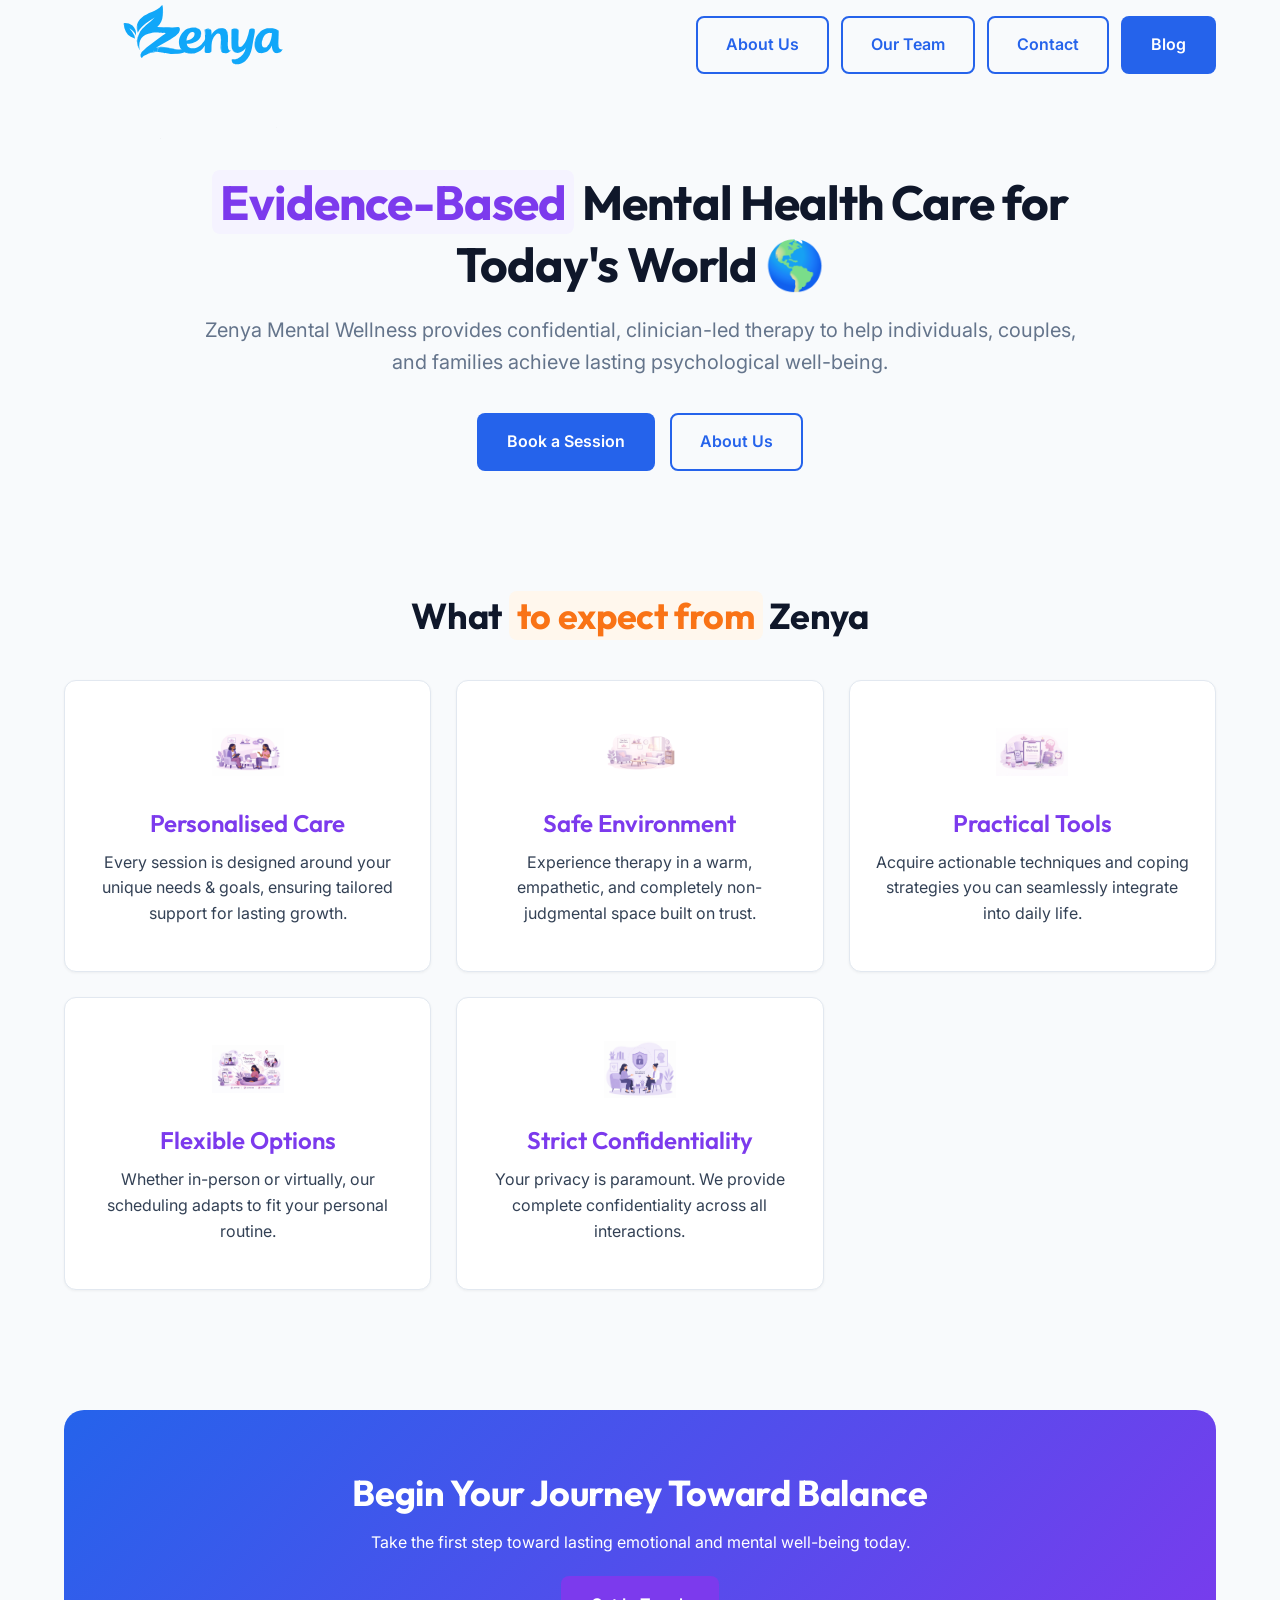
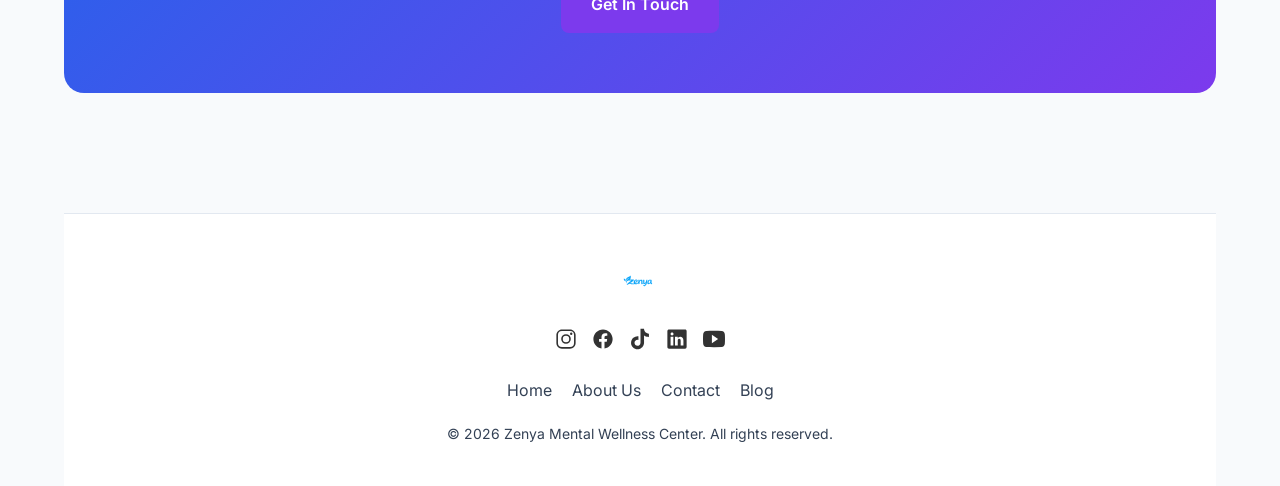
==== index.html @ 4f2bc995 "initial commit" ====
<!DOCTYPE html>
<html lang="en">
<head>
    <meta charset="UTF-8">
    <meta name="viewport" content="width=device-width, initial-scale=1.0">
    <title>Zenya Mental Wellness | Evidence-Based Care</title>
    <link rel="icon" href="Zenya-Images/new-favicon.svg" type="image/svg">
    <link rel="stylesheet" href="zenya.css">
</head>
<body>

    <div class="container">
        <!-- Header Nav -->
        <header>
            <nav class="navbar">
    <a href="index.html">
        <img class="logo-md" src="Zenya-Images/Zenya-logo-newest.svg" alt="Zenya Logo">
    </a>

    <button class="hamburger" id="hamburger" aria-label="Toggle Navigation">
        <span></span>
        <span></span>
        <span></span>
    </button>

    <ul class="nav-btn-container" id="navMenu">
        <li><a class="btn btn-primary-outline" href="about-zenya.html">About Us</a></li>
        <li><a class="btn btn-primary-outline" href="our-team.html">Our Team</a></li>
        <li><a class="btn btn-primary-outline" href="contact-zenya.html">Contact</a></li>
        <li><a class="btn btn-primary" href="zenya-blog.html">Blog</a></li>
    </ul>
</nav>
        </header>

        <!-- Hero Section -->
        <main>
            <section class="hero-section">
                <h1 id="hero-heading">
                    <span class="highlight highlight-secondary">Evidence-Based</span> Mental Health Care for Today's World 🌎
                </h1>
                <p id="hero-paragraph">
                    Zenya Mental Wellness provides confidential, clinician-led therapy to help individuals, couples, and families achieve lasting psychological well-being.
                </p>
                <div class="hero-links">
                    <a class="btn btn-primary" href="contact-zenya.html">Book a Session</a>
                    <a class="btn btn-primary-outline" href="About-zenya.html">About Us</a>
                </div>
            </section>

            <!-- Expect Section -->
            <section class="expect-section">
                <h2 class="expect-main-heading">
                    What <span class="highlight highlight-tertiary">to expect from</span> Zenya
                </h2>

                <div class="expect-grid">
                    <article class="expect-card">
                        <img class="expect-img" src="Zenya-Images/personalised-therapy.png" alt="Personalised therapy">
                        <h3 class="expect-heading">Personalised Care</h3>
                        <p>Every session is designed around your unique needs & goals, ensuring tailored support for lasting growth.</p>
                    </article>

                    <article class="expect-card">
                        <img class="expect-img" src="Zenya-Images/safe&welcoming.png" alt="Safe space">
                        <h3 class="expect-heading">Safe Environment</h3>
                        <p>Experience therapy in a warm, empathetic, and completely non-judgmental space built on trust.</p>
                    </article>

                    <article class="expect-card">
                        <img class="expect-img" src="Zenya-Images/tools.png" alt="Practical tools">
                        <h3 class="expect-heading">Practical Tools</h3>
                        <p>Acquire actionable techniques and coping strategies you can seamlessly integrate into daily life.</p>
                    </article>

                    <article class="expect-card">
                        <img class="expect-img" src="Zenya-Images/flexible.png" alt="Flexible options">
                        <h3 class="expect-heading">Flexible Options</h3>
                        <p>Whether in-person or virtually, our scheduling adapts to fit your personal routine.</p>
                    </article>

                    <article class="expect-card">
                        <img class="expect-img" src="Zenya-Images/privacy.png" alt="Privacy">
                        <h3 class="expect-heading">Strict Confidentiality</h3>
                        <p>Your privacy is paramount. We provide complete confidentiality across all interactions.</p>
                    </article>
                </div>
            </section>

            <!-- CTA -->
            <section class="cta-section">
                <div class="cta-card">
                    <h2>Begin Your Journey Toward Balance</h2>
                    <p style="margin-bottom: 2rem;">Take the first step toward lasting emotional and mental well-being today.</p>
                    <a href="contact-zenya.html" class="btn btn-secondary">Get In Touch</a>
                </div>
            </section>
        </main>

        <!-- Footer -->
        <footer class="footer">
            <a href="index.html"><img class="logo-sm" src="Zenya-Images/Zenya-logo-newest.svg" alt="Zenya logo"></a>
            <div class="social-icons-container">
                <a href="https://www.instagram.com"><img class="social-icons" src="Zenya-Images/instagram.svg" alt="Instagram"></a>
                <a href="https://www.facebook.com"><img class="social-icons" src="Zenya-Images/facebook.svg" alt="Facebook"></a>
                <a href="https://www.tiktok.com"><img class="social-icons" src="Zenya-Images/tiktok.svg" alt="TikTok"></a>
                <a href="https://www.linkedin.com"><img class="social-icons" src="Zenya-Images/linkedin.svg" alt="LinkedIn"></a>
                <a href="https://www.youtube.com"><img class="social-icons" src="Zenya-Images/youtube.svg" alt="YouTube"></a>
            </div>
            <div class="footer-links-container">
                <a href="index.html">Home</a>
                <a href="About-zenya.html">About Us</a>
                <a href="contact-zenya.html">Contact</a>
                <a href="zenya-blog.html">Blog</a>
            </div>
            <p style="font-size: 1.4rem;">&copy; 2026 Zenya Mental Wellness Center. All rights reserved.</p>
        </footer>
    </div>

    <script src="zenya.js"></script>
</body>
</html>
---- zenya.css ----
/* =====================================================
   ZENYA MENTAL WELLNESS - MODERN STYLESHEET
===================================================== */

@import url('https://fonts.googleapis.com/css2?family=Inter:wght@300;400;500;600;700&family=Outfit:wght@400;500;600;700&display=swap');

:root {
  /* Colors */
  --primary: #2563eb;
  --primary-hover: #1d4ed8;
  --primary-light: #eff6ff;
  
  --secondary: #7c3aed;
  --secondary-hover: #6d28d9;
  --secondary-light: #f5f3ff;

  --accent: #f97316;
  --accent-light: #fff7ed;

  --neutral-dark: #0f172a;
  --neutral-body: #334155;
  --neutral-muted: #64748b;
  --neutral-light: #f8fafc;
  --neutral-border: #e2e8f0;
  --white: #ffffff;

  /* Typography */
  --font-heading: 'Outfit', sans-serif;
  --font-body: 'Inter', sans-serif;

  /* Elevation & Borders */
  --radius-sm: 8px;
  --radius-md: 12px;
  --radius-lg: 20px;
  --shadow-sm: 0 1px 3px rgba(0, 0, 0, 0.05);
  --shadow-md: 0 4px 12px rgba(0, 0, 0, 0.05), 0 1px 3px rgba(0, 0, 0, 0.08);
  --shadow-lg: 0 12px 24px -4px rgba(0, 0, 0, 0.08), 0 4px 6px -2px rgba(0, 0, 0, 0.03);

  --transition: all 0.3s cubic-bezier(0.4, 0, 0.2, 1);
}

/* Reset */
*, *::before, *::after {
  margin: 0;
  padding: 0;
  box-sizing: border-box;
}

html {
  font-size: 62.5%;
  scroll-behavior: smooth;
}

body {
  font-family: var(--font-body);
  font-size: 1.6rem;
  color: var(--neutral-body);
  line-height: 1.6;
  background-color: var(--neutral-light);
}

.container {
  max-width: 1200px;
  width: 90%;
  margin: 0 auto;
}

/* Typography */
h1, h2, h3, h4 {
  font-family: var(--font-heading);
  color: var(--neutral-dark);
  line-height: 1.25;
}

h1 { font-size: 4.8rem; font-weight: 700; letter-spacing: -0.02em; }
h2 { font-size: 3.6rem; font-weight: 700; letter-spacing: -0.01em; }
h3 { font-size: 2.4rem; font-weight: 600; }
h4 { font-size: 2.0rem; font-weight: 600; }

p { margin-bottom: 1rem; }

a { text-decoration: none; color: inherit; transition: var(--transition); }
ul { list-style: none; }

/* Dynamic Highlights */
.highlight {
  display: inline-block;
  padding: 0.2rem 0.8rem;
  border-radius: var(--radius-sm);
}
.highlight-primary { background-color: var(--primary-light); color: var(--primary); }
.highlight-secondary { background-color: var(--secondary-light); color: var(--secondary); }
.highlight-tertiary { background-color: var(--accent-light); color: var(--accent); }

/* Buttons */
.btn {
  display: inline-flex;
  align-items: center;
  justify-content: center;
  padding: 1.4rem 2.8rem;
  font-size: 1.6rem;
  font-weight: 600;
  border-radius: var(--radius-sm);
  cursor: pointer;
  transition: var(--transition);
  border: 2px solid transparent;
}

.btn-primary {
  background-color: var(--primary);
  color: var(--white);
}
.btn-primary:hover {
  background-color: var(--primary-hover);
  transform: translateY(-2px);
  box-shadow: var(--shadow-md);
}

.btn-secondary {
  background-color: var(--secondary);
  color: var(--white);
}
.btn-secondary:hover {
  background-color: var(--secondary-hover);
  transform: translateY(-2px);
  box-shadow: var(--shadow-md);
}

.btn-primary-outline {
  border-color: var(--primary);
  color: var(--primary);
  background-color: transparent;
}
.btn-primary-outline:hover {
  background-color: var(--primary);
  color: var(--white);
}

/* Header & Navbar */

/* =====================================================
   HEADER & NAVBAR (FIXED & RESPONSIVE)
===================================================== */
.navbar {
  display: flex;
  align-items: center;
  justify-content: space-between;
  height: 90px;
  padding: 1rem 0;
}

.logo-md { 
  height: 200px; 
  width: auto; 
  margin-left: 0;
}

.logo-sm { 
  height: 36px; 
  width: auto; 
}

.nav-btn-container {
  display: flex;
  align-items: center;
  gap: 1.2rem;
  list-style: none;
  margin: 0;
  padding: 0;
}

.nav-btn-container li {
  list-style: none;
}

/* Mobile Hamburger Toggle */
.hamburger {
  display: none;
  flex-direction: column;
  gap: 5px;
  background: transparent;
  border: none;
  cursor: pointer;
  z-index: 1000;
}

.hamburger span {
  width: 25px;
  height: 3px;
  background-color: var(--neutral-dark);
  border-radius: 2px;
  transition: var(--transition);
}

/* Mobile & Tablet Drawer */
@media (max-width: 900px) {
  .hamburger { 
    display: flex; 
  }

  .nav-btn-container {
    position: fixed;
    top: 90px;
    left: 0;
    width: 100%;
    background-color: var(--white);
    flex-direction: column;
    padding: 3rem 2rem;
    box-shadow: var(--shadow-md);
    transform: translateY(-150%);
    transition: var(--transition);
    z-index: 999;
  }

  .nav-btn-container.active { 
    transform: translateY(0); 
  }

  .nav-btn-container li,
  .nav-btn-container a {
    width: 100%;
    text-align: center;
  }
}
/* Hero Section */
.hero-section {
  padding: 8rem 0 6rem;
  text-align: center;
  max-width: 900px;
  margin: 0 auto;
}

#hero-heading { margin-bottom: 2rem; }
#hero-paragraph {
  font-size: 2rem;
  color: var(--neutral-muted);
  margin-bottom: 3.5rem;
}
.hero-links {
  display: flex;
  justify-content: center;
  gap: 1.5rem;
}

/* What to Expect / Services Section */
.expect-section { padding: 6rem 0; }
.expect-main-heading { text-align: center; margin-bottom: 4rem; }

.expect-grid {
  display: grid;
  grid-template-columns: repeat(auto-fit, minmax(320px, 1fr));
  gap: 2.5rem;
}

.expect-card {
  background: var(--white);
  padding: 3.5rem 2.5rem;
  border-radius: var(--radius-md);
  box-shadow: var(--shadow-sm);
  border: 1px solid var(--neutral-border);
  transition: var(--transition);
  display: flex;
  flex-direction: column;
  align-items: center;
  text-align: center;
}
.expect-card:hover {
  transform: translateY(-6px);
  box-shadow: var(--shadow-lg);
  border-color: transparent;
}
.expect-img {
  width: 72px;
  height: 72px;
  margin-bottom: 2rem;
  object-fit: contain;
}
.expect-heading { margin-bottom: 1.2rem; color: var(--secondary); }

/* About & Team Sections */
.about-hero { text-align: center; padding: 6rem 0 4rem; }
.about-card, .info-box, .service-card, .value-card, .resource-card {
  background: var(--white);
  border-radius: var(--radius-md);
  padding: 3rem;
  box-shadow: var(--shadow-sm);
  border: 1px solid var(--neutral-border);
  transition: var(--transition);
}

.about-card { border-top: 4px solid var(--secondary); margin-bottom: 3rem; }
.info-box { border-top: 4px solid var(--primary); }
.service-card { border-top: 4px solid var(--accent); }

.about-grid, .services-grid, .resource-grid {
  display: grid;
  grid-template-columns: repeat(2, 1fr);
  gap: 2.5rem;
  margin: 3rem 0;
}

.values-grid {
  display: grid;
  grid-template-columns: repeat(auto-fit, minmax(240px, 1fr));
  gap: 2rem;
}

/* Team Section */
.proprietors-section { padding: 6rem 0; }
.proprietor-card {
  display: flex;
  gap: 4rem;
  background: var(--white);
  border-radius: var(--radius-lg);
  padding: 4rem;
  box-shadow: var(--shadow-md);
  margin-bottom: 4rem;
  align-items: center;
}
.proprietor-card.reverse { flex-direction: row-reverse; }
.proprietor-img img {
  width: 220px;
  height: 220px;
  border-radius: 50%;
  object-fit: cover;
  box-shadow: var(--shadow-md);
}
.qualifications {
  font-weight: 600;
  color: var(--primary);
  margin-bottom: 1rem;
}

/* CTA Card */
.cta-section, .about-cta { padding: 6rem 0; }
.cta-card, .about-cta {
  background: linear-gradient(135deg, var(--primary) 0%, var(--secondary) 100%);
  color: var(--white);
  border-radius: var(--radius-lg);
  padding: 6rem 3rem;
  text-align: center;
}
.cta-card h2, .about-cta h2 { color: var(--white); margin-bottom: 1.5rem; }

/* Contact Page */
.contact-grid {
  display: grid;
  grid-template-columns: repeat(auto-fit, minmax(220px, 1fr));
  gap: 2rem;
  margin-top: 3rem;
}
.contact-grid div {
  background: var(--white);
  padding: 2.5rem;
  border-radius: var(--radius-md);
  border: 1px solid var(--neutral-border);
  text-align: center;
}
.contact-form {
  max-width: 650px;
  margin: 4rem auto 0;
  display: flex;
  flex-direction: column;
  gap: 2rem;
}
.form-group { display: flex; flex-direction: column; gap: 0.8rem; }
.form-group label { font-weight: 600; font-size: 1.4rem; }
.form-group input, .form-group textarea, .form-group select {
  padding: 1.2rem 1.6rem;
  border-radius: var(--radius-sm);
  border: 1px solid var(--neutral-border);
  font-family: inherit;
  font-size: 1.6rem;
}
.form-group input:focus, .form-group textarea:focus, .form-group select:focus {
  outline: none;
  border-color: var(--primary);
  box-shadow: 0 0 0 3px rgba(37, 99, 235, 0.15);
}

/* FAQ Item */
.faq-item {
  background: var(--white);
  padding: 2.5rem;
  border-radius: var(--radius-md);
  border: 1px solid var(--neutral-border);
  margin-bottom: 1.5rem;
}

/* Blog Layout */
.blog-content-wrapper {
  display: grid;
  grid-template-columns: 2fr 1fr;
  gap: 4rem;
  padding: 4rem 0;
}
.blog-post {
  background: var(--white);
  border-radius: var(--radius-md);
  padding: 2.5rem;
  display: flex;
  gap: 2rem;
  margin-bottom: 2.5rem;
  border: 1px solid var(--neutral-border);
}
.blog-post-img { width: 120px; height: 120px; object-fit: cover; border-radius: var(--radius-sm); }
.read-more-btn { color: var(--primary); font-weight: 600; display: inline-block; margin-top: 1rem; }

/* Footer */
footer {
  background: var(--white);
  border-top: 1px solid var(--neutral-border);
  padding: 5rem 0 3rem;
  margin-top: 6rem;
}
.footer {
  display: flex;
  flex-direction: column;
  align-items: center;
  gap: 2rem;
  text-align: center;
}
.social-icons-container { display: flex; gap: 1.5rem; }
.social-icons { width: 22px; height: 22px; transition: var(--transition); opacity: 0.8; }
.social-icons:hover { opacity: 1; transform: translateY(-2px); }
.footer-links-container { display: flex; gap: 2rem; flex-wrap: wrap; }
.footer-links-container a:hover { color: var(--primary); }

/* Mobile Responsiveness */
@media (max-width: 900px) {
  html { font-size: 56.25%; }
  .about-grid, .services-grid, .resource-grid, .blog-content-wrapper { grid-template-columns: 1fr; }
  .proprietor-card, .proprietor-card.reverse { flex-direction: column; text-align: center; padding: 3rem 2rem; }
  .hamburger { display: flex; }
  
  .nav-btn-container {
    position: fixed;
    top: 90px;
    left: 0;
    width: 100%;
    background-color: var(--white);
    flex-direction: column;
    padding: 3rem;
    box-shadow: var(--shadow-md);
    transform: translateY(-150%);
    transition: var(--transition);
  }
  .nav-btn-container.active { transform: translateY(0); }
}
/* =====================================================
   OUR TEAM PAGE STYLES & CARDS
===================================================== */

/* =========================================
   PROPRIETORS / TEAM SECTION (ORIGINAL REVISION)
========================================= */
.proprietors-section {
    max-width: 1200px;
    margin: 0 auto;
    padding: 4.0rem 0rem;
    display: flex;
    flex-direction: column;
    gap: 6.0rem;
}

.proprietor-card {
    display: flex;
    align-items: center;
    gap: 4.0rem;
    flex-wrap: wrap;
    background-color: var(--grey-tint); /* Pebble #f1f3f5 */
    padding: 3.5rem 3.0rem;
    border-radius: 16px;
    box-shadow: 0 6px 15px rgba(0,0,0,0.05);
    transition: transform 0.3s ease, box-shadow 0.3s ease;
}

.proprietor-card:hover {
    transform: translateY(-5px);
    box-shadow: 0 10px 25px rgba(0,0,0,0.1);
}

/* Alternating layout for Dennis */
.proprietor-card.reverse {
    flex-direction: row-reverse;
}

.proprietor-img img {
    width: 100%;
    max-width: 380px;
    border-radius: 12px;
    object-fit: cover;
    border: 3px solid var(--primary-base); /* Sky Blue border accent */
}

.proprietor-text {
    flex: 1;
}

.proprietor-text h2 {
    font-size: 3.2rem;
    font-weight: 700;
    line-height: 1.2;
    color: var(--grey-shade); /* Graphite */
    margin-bottom: 1rem;
}

.proprietor-text p {
    font-size: 1.8rem;
    line-height: 1.6;
    color: var(--grey-base); /* Slate */
}

.proprietor-text h2 span {
    background-color: var(--secondary-base); /* Lavender tag */
    color: var(--white);
    padding: 0.3rem 0.8rem;
    border-radius: 4px;
    font-size: 1.8rem;
    vertical-align: middle;
}

/* Mobile & Tablet Responsive Handling */
@media screen and (max-width: 900px) {
    .proprietor-card,
    .proprietor-card.reverse {
        flex-direction: column;
        text-align: center;
        padding: 3rem 2rem;
    }

    .proprietor-img img {
        max-width: 100%;
    }

    .proprietor-text {
        width: 100%;
    }
}
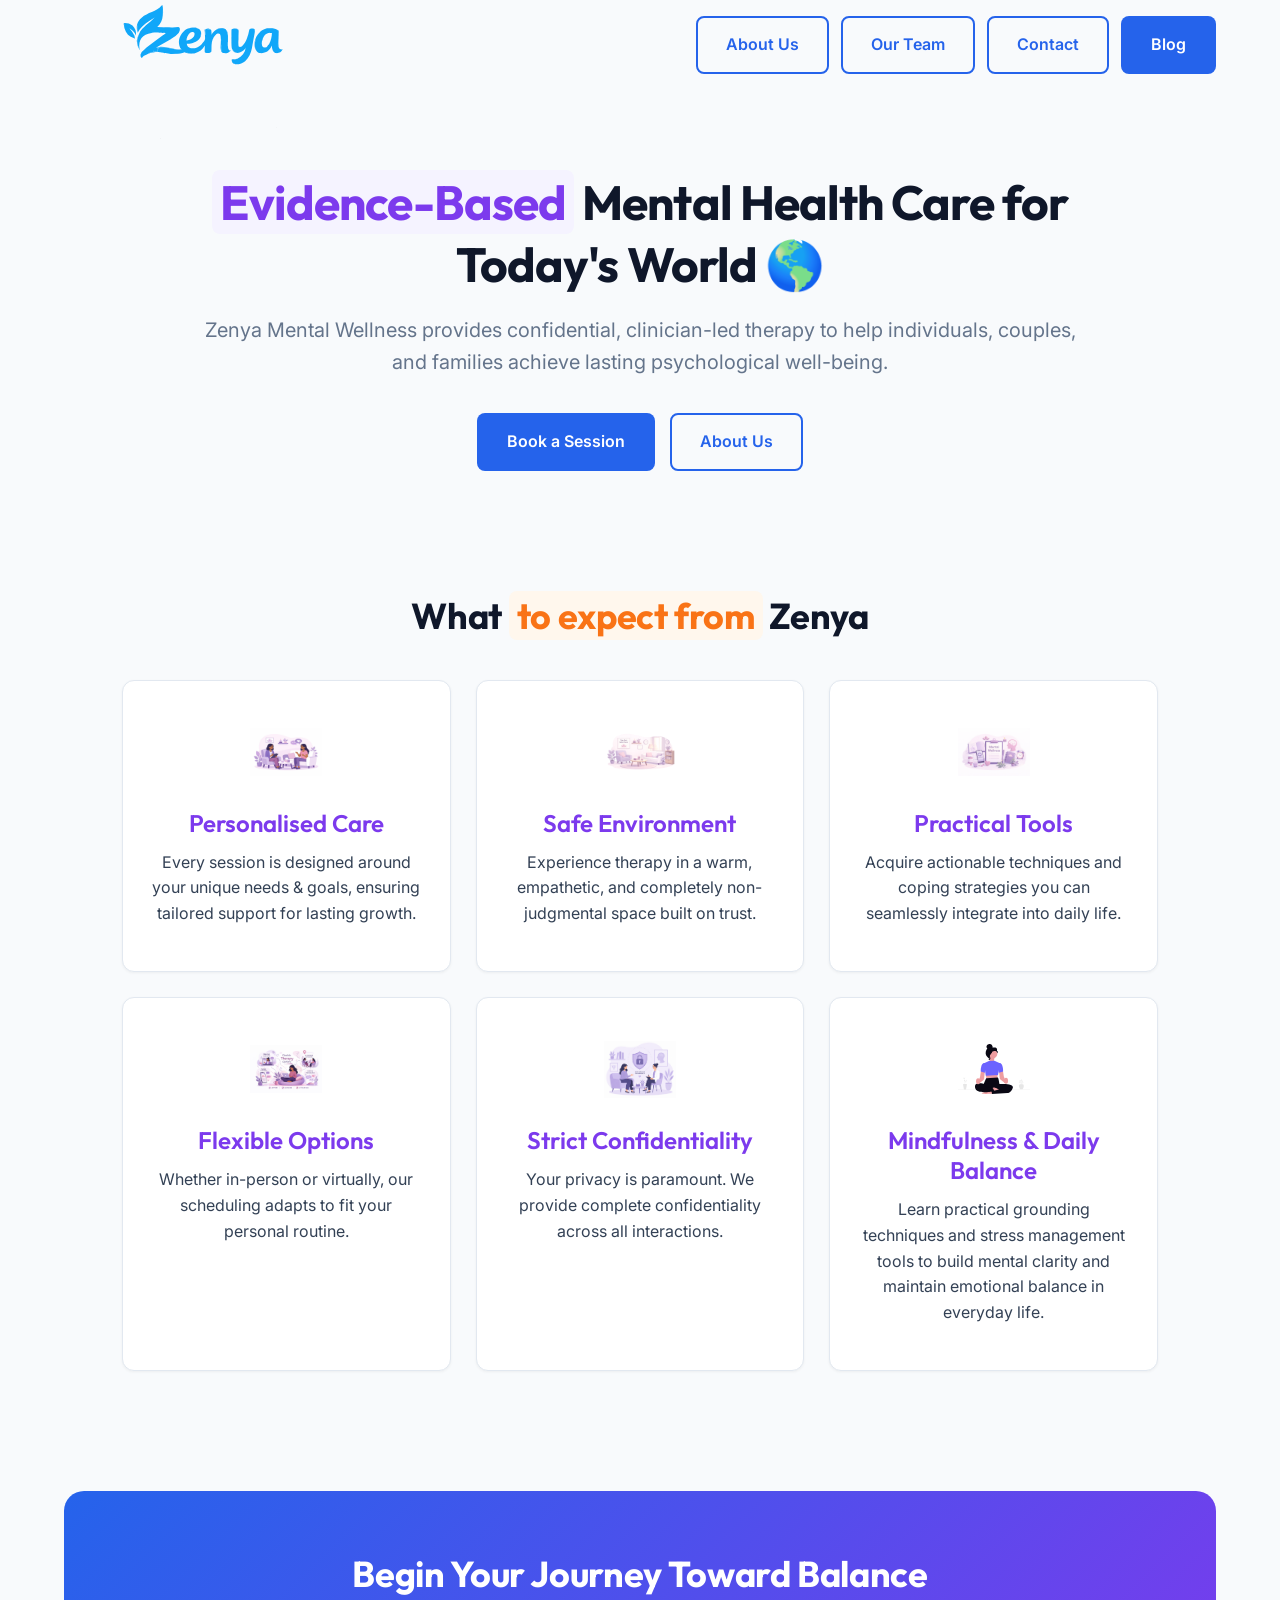
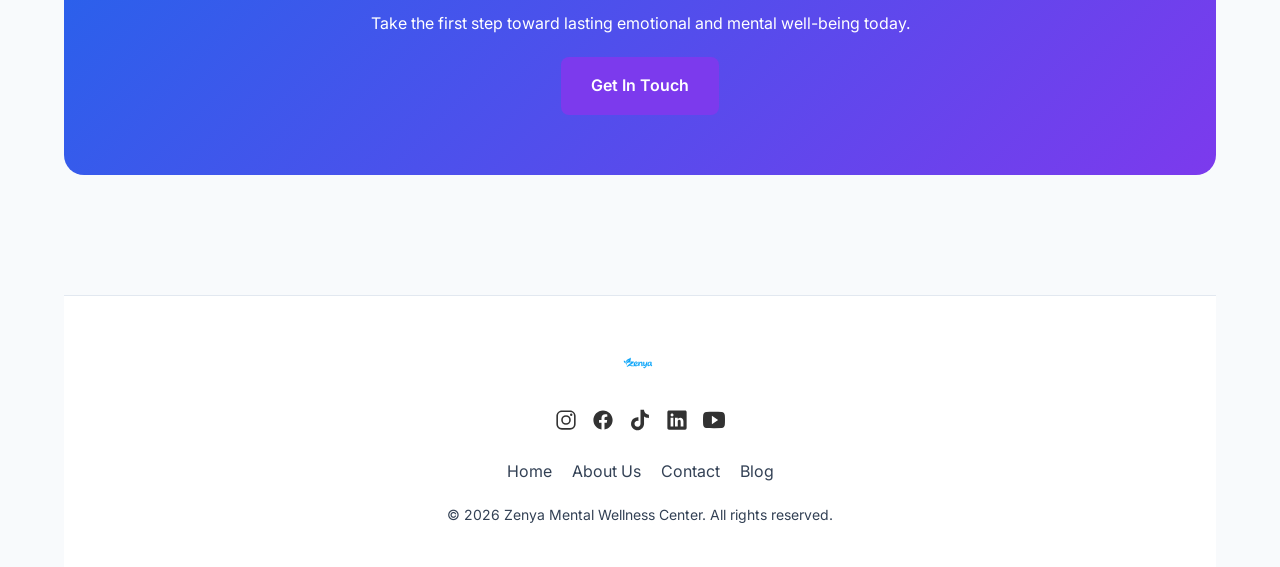
==== commit acff3c6d: "Fixed blog section" ====
--- a/index.html
+++ b/index.html
@@ -83,6 +83,12 @@
                         <h3 class="expect-heading">Strict Confidentiality</h3>
                         <p>Your privacy is paramount. We provide complete confidentiality across all interactions.</p>
                     </article>
+                    
+                    <article class="expect-card">
+                        <img class="expect-img" src="Zenya-Images/Mindfulness.svg" alt="New Feature/Service Icon">
+                        <h3 class="expect-heading"> Mindfulness & Daily Balance </h3>
+                        <p>Learn practical grounding techniques and stress management tools to build mental clarity and maintain emotional balance in everyday life.</p>
+                    </article>
                 </div>
             </section>
 
--- a/zenya.css
+++ b/zenya.css
@@ -247,8 +247,11 @@
 .expect-main-heading { text-align: center; margin-bottom: 4rem; }
 
 .expect-grid {
+  max-width: 1200px;
+  width: 90%;
+  margin: 0 auto;
   display: grid;
-  grid-template-columns: repeat(auto-fit, minmax(320px, 1fr));
+  grid-template-columns: repeat(3, 1fr);
   gap: 2.5rem;
 }
 
@@ -343,7 +346,164 @@
 .cta-card h2, .about-cta h2 { color: var(--white); margin-bottom: 1.5rem; }
 
 /* Contact Page */
+
+/* =========================
+   CONTACT PAGE STYLES
+========================= */
+
+.contact-info-section,
+.contact-form-section,
+.faq-section {
+    max-width: 1000px;
+    margin: 0 auto 8rem;
+}
+
+.contact-header-text {
+    text-align: center;
+    margin-bottom: 4rem;
+}
+
+.contact-header-text h2 {
+    margin-bottom: 1.5rem;
+    color: var(--grey-shade);
+}
+
+.contact-header-text p {
+    max-width: 800px;
+    margin: 0 auto;
+    font-size: 1.8rem;
+    color: var(--grey-base);
+}
+
+/* Contact Info Cards Grid */
 .contact-grid {
+    display: grid;
+    grid-template-columns: repeat(2, 1fr);
+    gap: 2.5rem;
+}
+
+.contact-card {
+    background-color: var(--grey-tint); /* Pebble */
+    padding: 3rem 2.5rem;
+    border-radius: 16px;
+    border-top: 4px solid var(--secondary-base);
+    box-shadow: 0 6px 15px rgba(0, 0, 0, 0.04);
+    transition: transform 0.3s ease, box-shadow 0.3s ease;
+}
+
+.contact-card:hover {
+    transform: translateY(-5px);
+    box-shadow: 0 10px 25px rgba(0, 0, 0, 0.08);
+}
+
+.contact-card h3 {
+    font-size: 2.2rem;
+    color: var(--secondary-shade);
+    margin-bottom: 1rem;
+}
+
+.contact-card p {
+    font-size: 1.8rem;
+    color: var(--grey-base);
+    line-height: 1.5;
+}
+
+/* Contact Form Section */
+.contact-form-section {
+    background-color: var(--white);
+    padding: 4rem;
+    border-radius: 20px;
+    box-shadow: 0 10px 30px rgba(0, 0, 0, 0.06);
+    border: 1px solid #e9ecef;
+}
+
+.contact-form-section h2 {
+    text-align: center;
+    margin-bottom: 3rem;
+    color: var(--grey-shade);
+}
+
+.contact-form {
+    display: flex;
+    flex-direction: column;
+    gap: 2rem;
+}
+
+.form-group {
+    display: flex;
+    flex-direction: column;
+    gap: 0.8rem;
+}
+
+.form-group label {
+    font-size: 1.6rem;
+    font-weight: 700;
+    color: var(--grey-shade);
+}
+
+.form-group input,
+.form-group select,
+.form-group textarea {
+    padding: 1.4rem 1.8rem;
+    border-radius: 10px;
+    border: 1px solid #ced4da;
+    font-size: 1.6rem;
+    font-family: inherit;
+    background-color: #fafafa;
+    transition: all 0.3s ease;
+}
+
+.form-group input:focus,
+.form-group select:focus,
+.form-group textarea:focus {
+    outline: none;
+    border-color: var(--primary-base);
+    background-color: var(--white);
+    box-shadow: 0 0 0 4px rgba(51, 154, 240, 0.15);
+}
+
+/* FAQ Section */
+.faq-section h2 {
+    text-align: center;
+    margin-bottom: 3.5rem;
+    color: var(--grey-shade);
+}
+
+.faq-grid {
+    display: flex;
+    flex-direction: column;
+    gap: 2rem;
+}
+
+.faq-item {
+    background-color: var(--grey-tint);
+    padding: 2.5rem 3rem;
+    border-radius: 14px;
+    border-left: 5px solid var(--primary-base);
+}
+
+.faq-item h3 {
+    font-size: 2rem;
+    color: var(--grey-shade);
+    margin-bottom: 0.8rem;
+}
+
+.faq-item p {
+    font-size: 1.7rem;
+    color: var(--grey-base);
+}
+
+/* Responsive Breakpoints for Contact */
+@media screen and (max-width: 768px) {
+    .contact-grid {
+        grid-template-columns: 1fr;
+    }
+
+    .contact-form-section {
+        padding: 2.5rem 1.8rem;
+    }
+}
+/* .contact-grid {
   display: grid;
   grid-template-columns: repeat(auto-fit, minmax(220px, 1fr));
   gap: 2rem;
@@ -379,33 +539,202 @@
 }
 
 /* FAQ Item */
-.faq-item {
-  background: var(--white);
+/* .faq-item { */
+  /* background: var(--white);
   padding: 2.5rem;
   border-radius: var(--radius-md);
-  border: 1px solid var(--neutral-border);
-  margin-bottom: 1.5rem;
-}
+  border: 1px solid var(--neutral-border); */
+  /* margin-bottom: 1.5rem; 
+} */
 
 /* Blog Layout */
-.blog-content-wrapper {
-  display: grid;
-  grid-template-columns: 2fr 1fr;
-  gap: 4rem;
-  padding: 4rem 0;
-}
-.blog-post {
-  background: var(--white);
-  border-radius: var(--radius-md);
-  padding: 2.5rem;
-  display: flex;
-  gap: 2rem;
-  margin-bottom: 2.5rem;
-  border: 1px solid var(--neutral-border);
-}
-.blog-post-img { width: 120px; height: 120px; object-fit: cover; border-radius: var(--radius-sm); }
-.read-more-btn { color: var(--primary); font-weight: 600; display: inline-block; margin-top: 1rem; }
-
+
+/* ==========================================
+   ZENYA BLOG LAYOUT & RESPONSIVE STYLES
+========================================== */
+
+/* Main Grid Layout */
+.blog-layout {
+    display: grid;
+    grid-template-columns: 2fr 1fr;
+    gap: 3rem;
+    margin: 4rem 0;
+    width: 100%;
+}
+
+/* Articles Column */
+.blog-articles {
+    display: flex;
+    flex-direction: column;
+    gap: 3rem;
+    min-width: 0;
+}
+
+/* Article Card */
+.blog-card {
+    background: var(--white, #ffffff);
+    border-radius: var(--radius-md, 12px);
+    border: 1px solid var(--neutral-border, #e2e8f0);
+    overflow: hidden;
+    display: flex;
+    flex-direction: column;
+}
+
+/* Image Container & Overflow Fix */
+.blog-card-img {
+    width: 100%;
+    height: 260px;
+    overflow: hidden;
+    background-color: var(--pebble-bg, #f4f4f5);
+}
+
+.blog-card-img img {
+    width: 100%;
+    height: 100%;
+    object-fit: cover;
+    display: block;
+    transition: transform 0.3s ease;
+}
+
+.blog-card:hover .blog-card-img img {
+    transform: scale(1.03);
+}
+
+/* Card Body Typography */
+.blog-card-body {
+    padding: 2.5rem;
+    display: flex;
+    flex-direction: column;
+    gap: 1.2rem;
+}
+
+.blog-meta {
+    display: flex;
+    align-items: center;
+    gap: 1.5rem;
+    font-size: 1.4rem;
+    color: var(--text-muted, #64748b);
+}
+
+.blog-card-body h2 {
+    font-size: 2.2rem;
+    color: var(--graphite-header, #1e293b);
+    line-height: 1.3;
+}
+
+.blog-card-body p {
+    font-size: 1.6rem;
+    color: var(--slate-text, #334155);
+    line-height: 1.6;
+}
+
+.read-more {
+    color: var(--primary, #2563eb);
+    font-weight: 600;
+    text-decoration: none;
+    font-size: 1.5rem;
+    margin-top: 0.5rem;
+}
+
+.read-more:hover {
+    text-decoration: underline;
+}
+
+/* Sidebar Widgets */
+.blog-sidebar {
+    display: flex;
+    flex-direction: column;
+    gap: 2.5rem;
+    min-width: 0;
+}
+
+.sidebar-widget {
+    background: var(--white, #ffffff);
+    padding: 2.5rem;
+    border-radius: var(--radius-md, 12px);
+    border: 1px solid var(--neutral-border, #e2e8f0);
+}
+
+.sidebar-widget h3 {
+    font-size: 1.8rem;
+    margin-bottom: 1.5rem;
+}
+
+.search-box {
+    display: flex;
+    gap: 1rem;
+}
+
+.search-box input {
+    flex: 1;
+    padding: 1rem 1.2rem;
+    border-radius: var(--radius-sm, 6px);
+    border: 1px solid var(--neutral-border, #e2e8f0);
+    font-size: 1.4rem;
+}
+
+.widget-list {
+    list-style: none;
+    padding: 0;
+    margin: 0;
+}
+
+.widget-list li {
+    margin-bottom: 1rem;
+}
+
+.widget-list a {
+    text-decoration: none;
+    color: var(--slate-text, #334155);
+    display: flex;
+    justify-content: space-between;
+    font-size: 1.5rem;
+}
+
+.widget-list a:hover {
+    color: var(--primary, #2563eb);
+}
+
+/* ==========================================
+   RESPONSIVE BREAKPOINTS (Tablet & Mobile)
+========================================== */
+
+@media screen and (max-width: 900px) {
+    .blog-layout {
+        grid-template-columns: 1fr;
+        gap: 3.5rem;
+    }
+
+    .blog-card-img {
+        height: 220px;
+    }
+
+    .blog-sidebar {
+        margin-top: 1rem;
+    }
+}
+
+@media screen and (max-width: 600px) {
+    .blog-card-body {
+        padding: 1.8rem;
+    }
+
+    .blog-card-body h2 {
+        font-size: 1.8rem;
+    }
+
+    .blog-card-img {
+        height: 180px;
+    }
+
+    .search-box {
+        flex-direction: column;
+    }
+
+    .search-box button {
+        width: 100%;
+    }
+}
 /* Footer */
 footer {
   background: var(--white);
@@ -536,4 +865,17 @@
     .proprietor-text {
         width: 100%;
     }
+}
+/* Tablet Layout (2 cards per row) */
+@media screen and (max-width: 900px) {
+    .expect-grid {
+        grid-template-columns: repeat(2, 1fr);
+    }
+}
+
+/* Mobile Layout (1 card per row) */
+@media screen and (max-width: 600px) {
+    .expect-grid {
+        grid-template-columns: 1fr;
+    }
 }
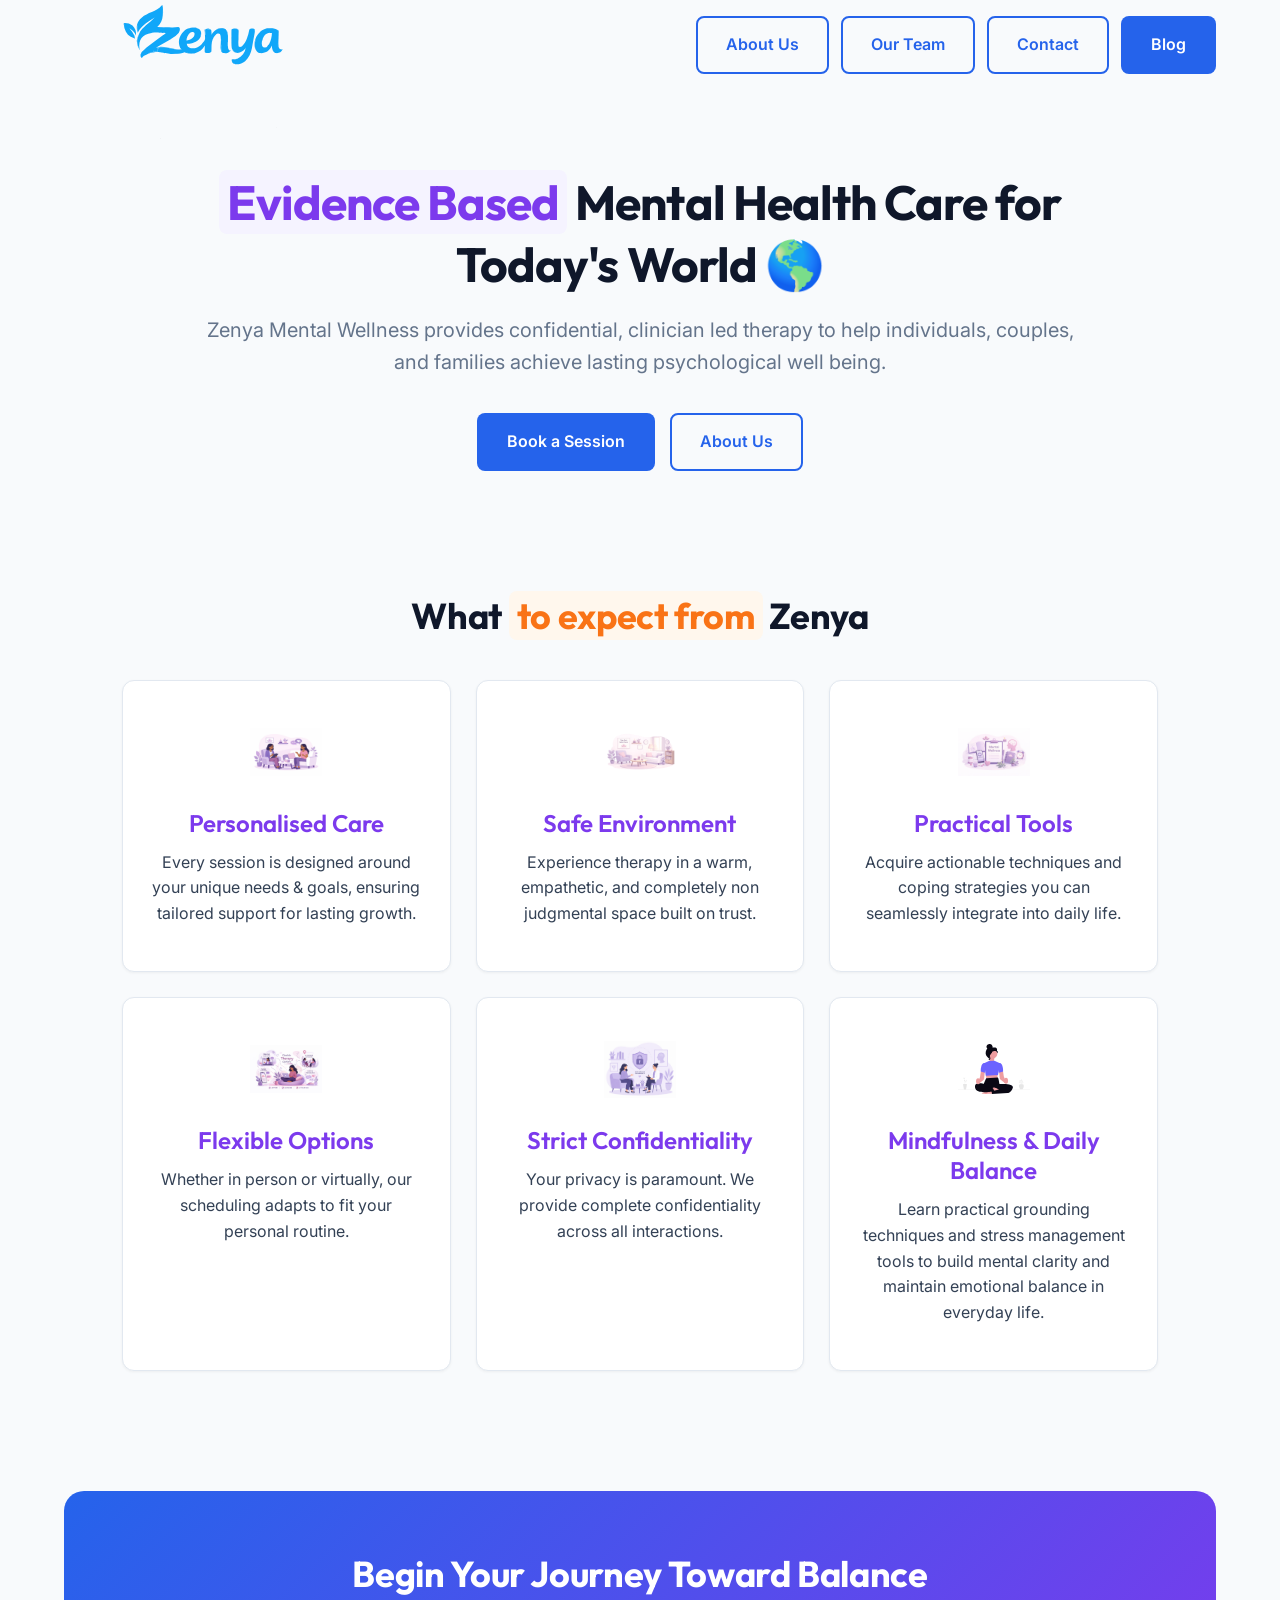
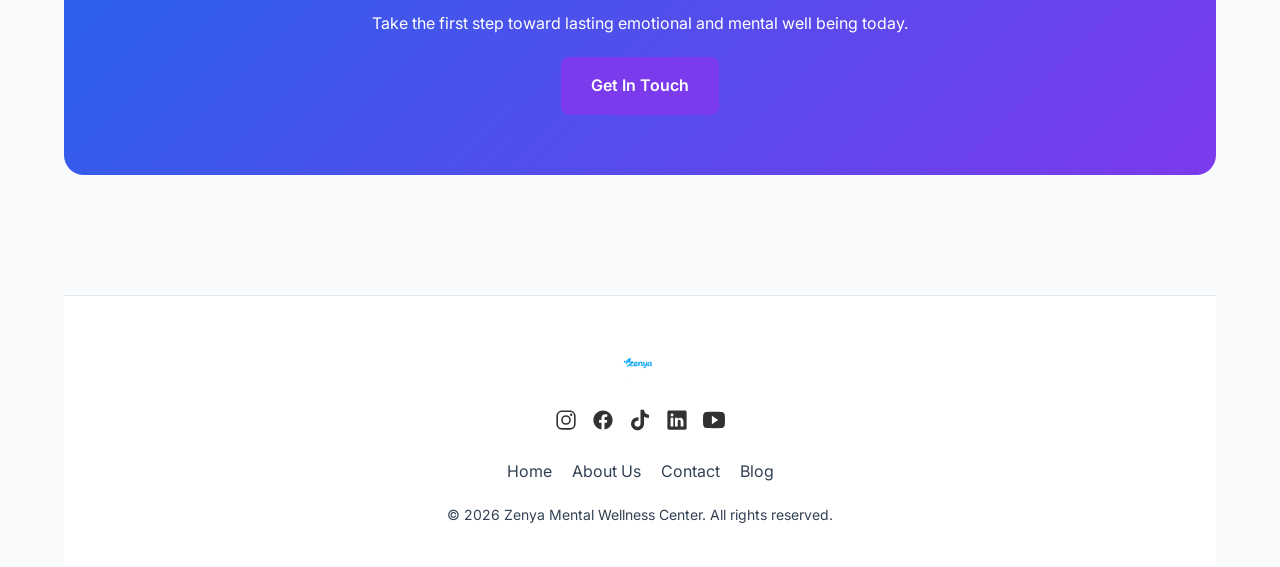
==== commit 50e17326: "fixed em dash issue" ====
--- a/index.html
+++ b/index.html
@@ -36,10 +36,10 @@
         <main>
             <section class="hero-section">
                 <h1 id="hero-heading">
-                    <span class="highlight highlight-secondary">Evidence-Based</span> Mental Health Care for Today's World 🌎
+                    <span class="highlight highlight-secondary">Evidence Based</span> Mental Health Care for Today's World 🌎
                 </h1>
                 <p id="hero-paragraph">
-                    Zenya Mental Wellness provides confidential, clinician-led therapy to help individuals, couples, and families achieve lasting psychological well-being.
+                    Zenya Mental Wellness provides confidential, clinician led therapy to help individuals, couples, and families achieve lasting psychological well being.
                 </p>
                 <div class="hero-links">
                     <a class="btn btn-primary" href="contact-zenya.html">Book a Session</a>
@@ -63,7 +63,7 @@
                     <article class="expect-card">
                         <img class="expect-img" src="Zenya-Images/safe&welcoming.png" alt="Safe space">
                         <h3 class="expect-heading">Safe Environment</h3>
-                        <p>Experience therapy in a warm, empathetic, and completely non-judgmental space built on trust.</p>
+                        <p>Experience therapy in a warm, empathetic, and completely non judgmental space built on trust.</p>
                     </article>
 
                     <article class="expect-card">
@@ -75,7 +75,7 @@
                     <article class="expect-card">
                         <img class="expect-img" src="Zenya-Images/flexible.png" alt="Flexible options">
                         <h3 class="expect-heading">Flexible Options</h3>
-                        <p>Whether in-person or virtually, our scheduling adapts to fit your personal routine.</p>
+                        <p>Whether in person or virtually, our scheduling adapts to fit your personal routine.</p>
                     </article>
 
                     <article class="expect-card">
@@ -96,7 +96,7 @@
             <section class="cta-section">
                 <div class="cta-card">
                     <h2>Begin Your Journey Toward Balance</h2>
-                    <p style="margin-bottom: 2rem;">Take the first step toward lasting emotional and mental well-being today.</p>
+                    <p style="margin-bottom: 2rem;">Take the first step toward lasting emotional and mental well being today.</p>
                     <a href="contact-zenya.html" class="btn btn-secondary">Get In Touch</a>
                 </div>
             </section>
